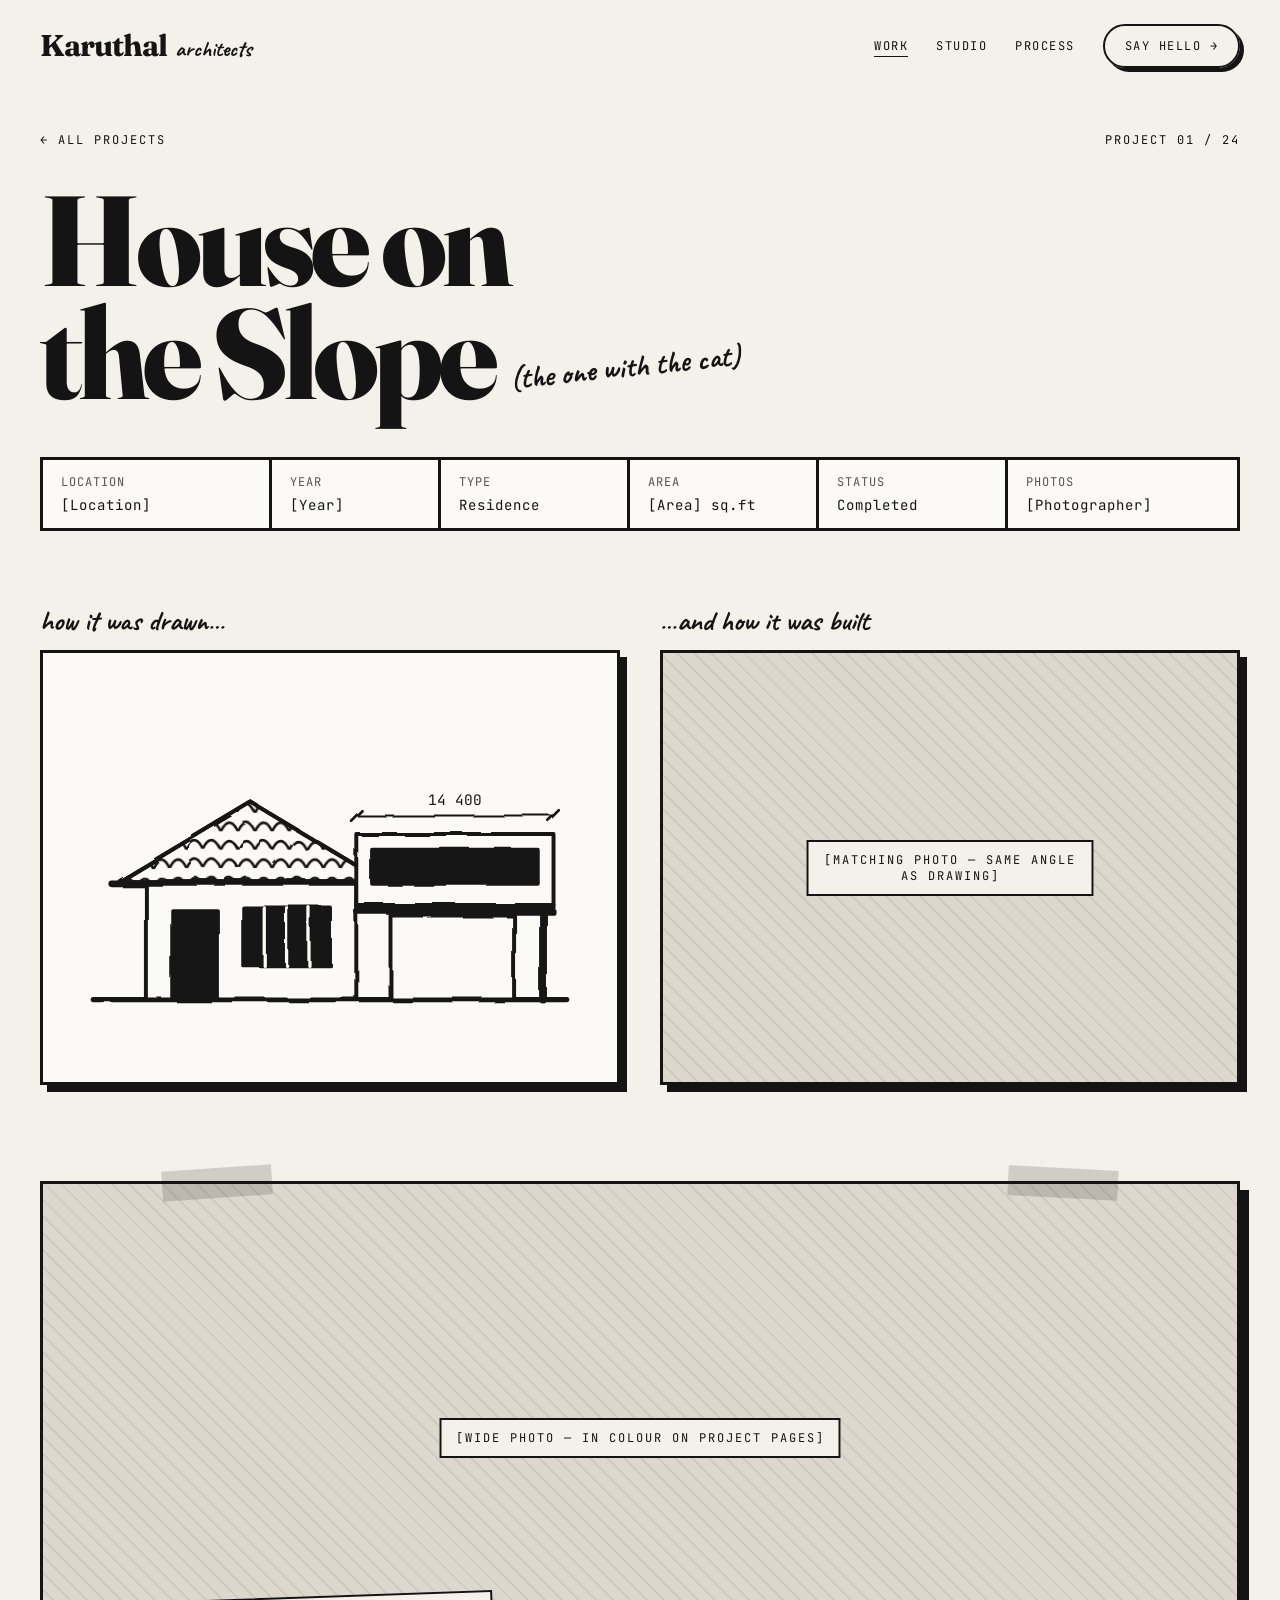
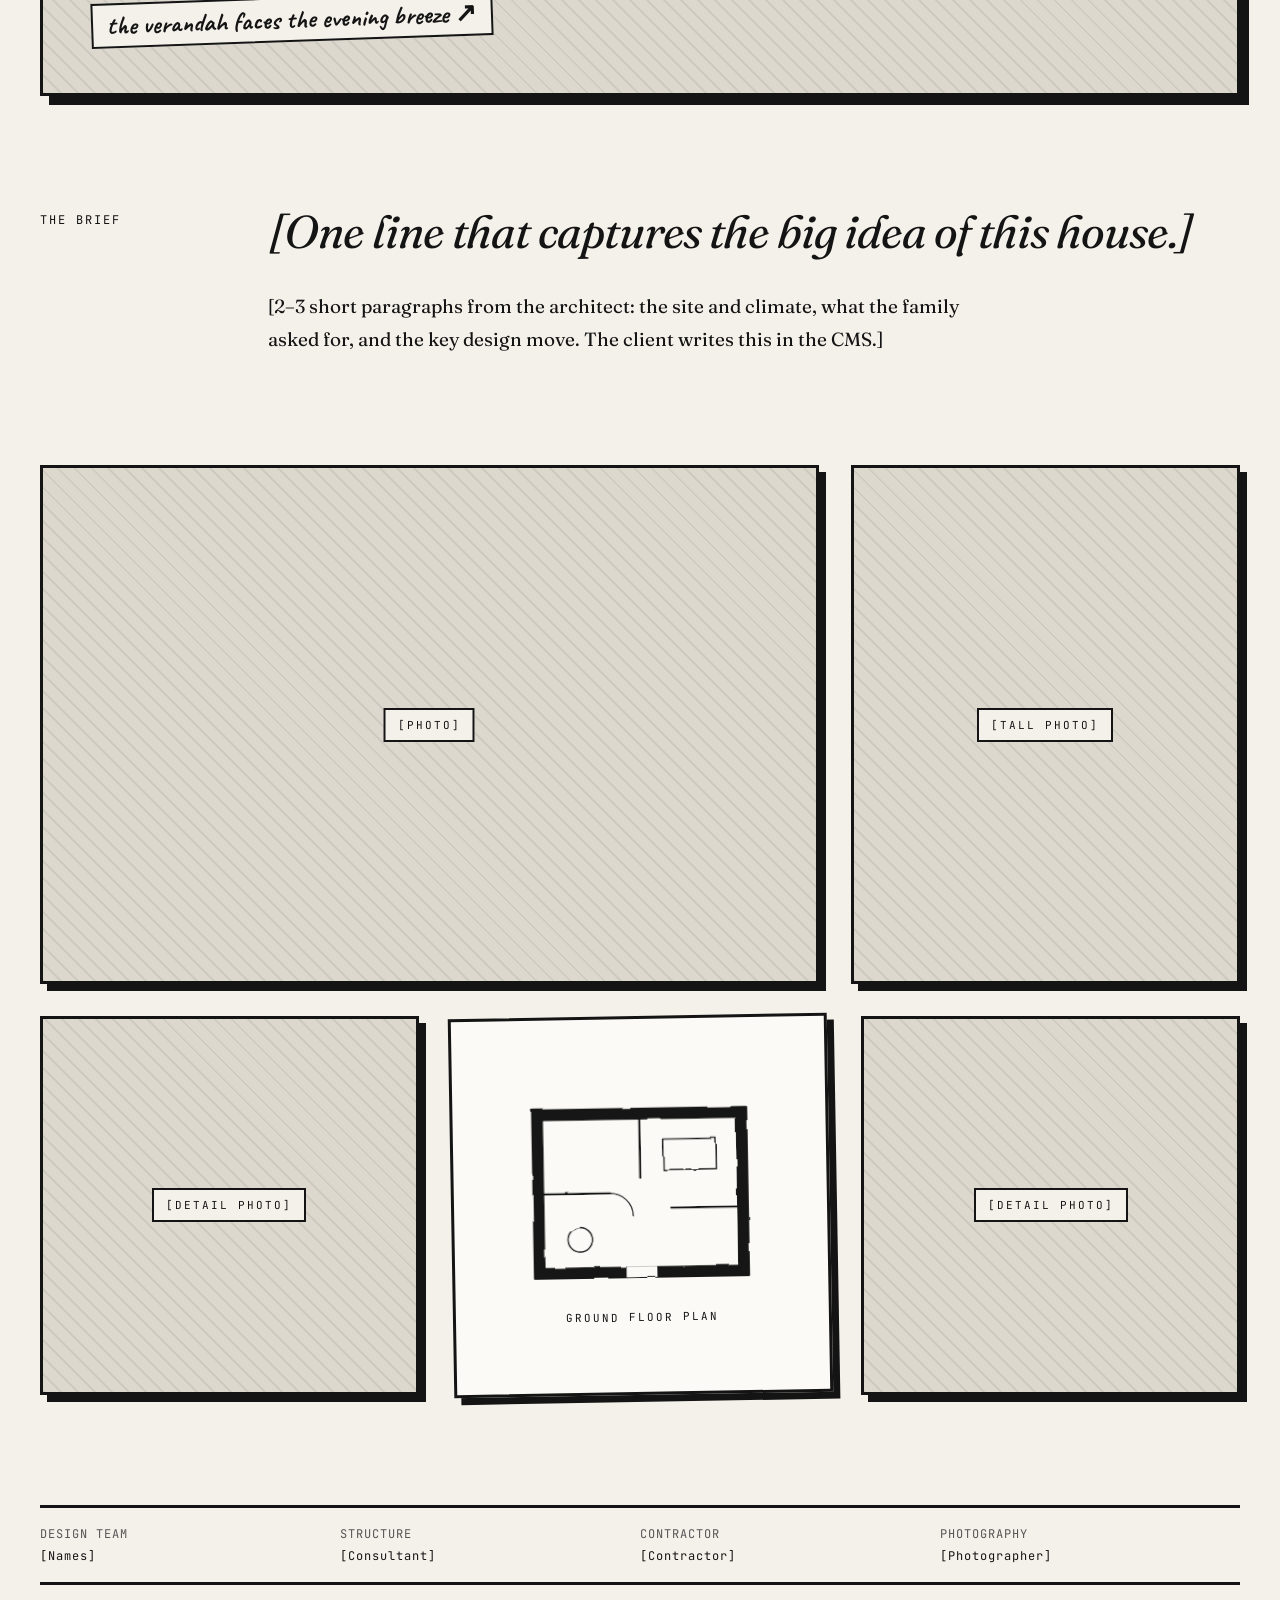
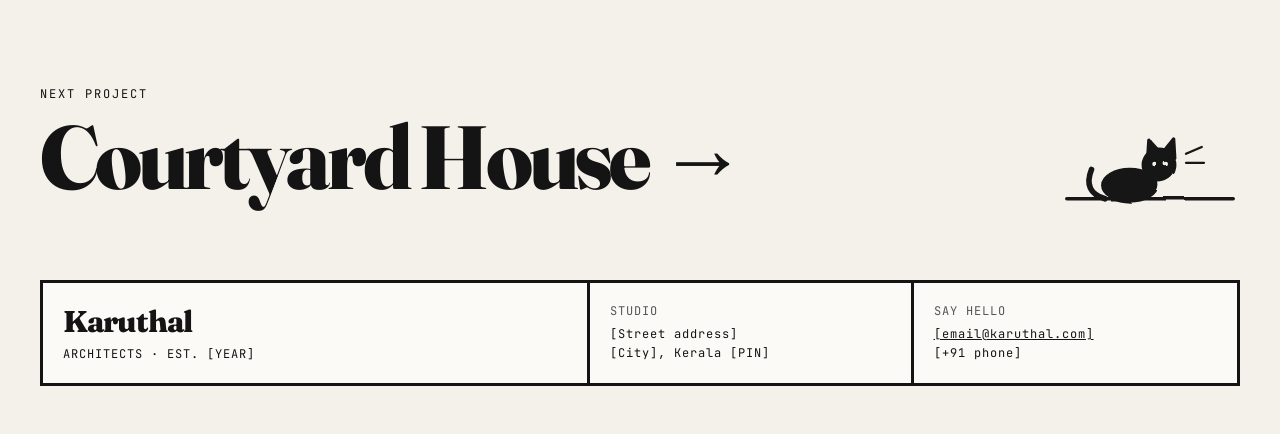
==== project.html @ b512abec "Karuthal Architects UI prototype: home, projects, project detail Co-Authored-By: Claude Opus 5.5 <no" ====
<!doctype html>
<html lang="en">
<head>
<meta charset="utf-8">
<meta name="viewport" content="width=device-width, initial-scale=1">
<title>House on the Slope — Karuthal Architects</title>
<meta name="description" content="Karuthal Architects — architecture, interiors and landscape in Kerala.">
<link rel="preconnect" href="https://fonts.googleapis.com">
<link href="https://fonts.googleapis.com/css2?family=Fraunces:ital,opsz,wght@0,9..144,300..800;1,9..144,300..800&amp;family=Caveat:wght@500;700&amp;family=JetBrains+Mono:wght@400;500&amp;display=swap" rel="stylesheet">
<style>
body{margin:0;background:#F4F1EA}
a{color:#141414}a:hover{color:#4a4a4a}

.reveal .sketch{transition:clip-path .7s cubic-bezier(.7,0,.2,1)}
.reveal:hover .sketch,.reveal:focus-visible .sketch{clip-path:inset(0 100% 0 0)}
*{box-sizing:border-box}
@media (max-width:640px){header nav,section,footer{padding-left:16px!important;padding-right:16px!important}}
@media (prefers-reduced-motion: reduce){.kspin{animation:none}}
</style>
</head>
<body>
<div style="background: #F4F1EA; color: #141414; font-family: 'Fraunces', Georgia, serif; min-height: 100vh; overflow: hidden">
<svg width="0" height="0" aria-hidden="true" style="position: absolute"><defs>
<filter id="wob" x="-5%" y="-5%" width="110%" height="110%"><feTurbulence type="fractalNoise" baseFrequency="0.025" numOctaves="2" seed="1" result="n"><animate attributeName="seed" values="1;4;7;3" dur="0.8s" calcMode="discrete" repeatCount="indefinite"></animate></feTurbulence><feDisplacementMap in="SourceGraphic" in2="n" scale="3.5"></feDisplacementMap></filter>
<pattern id="tiles" width="26" height="14" patternUnits="userSpaceOnUse"><path d="M0 14 Q 6.5 1 13 14 Q 19.5 1 26 14" fill="none" stroke="#141414" stroke-width="2"></path></pattern>
</defs></svg>

<header>
<nav aria-label="Primary" style="max-width: 1360px; margin: 0 auto; padding: 24px 40px; display: flex; flex-wrap: wrap; align-items: center; justify-content: space-between; gap: 20px">
<a href="index.html" style="text-decoration: none; font-size: 30px; font-weight: 700; letter-spacing: -1px; line-height: 1">Karuthal<span style="font-family: 'Caveat', cursive; font-weight: 700; font-size: 22px; letter-spacing: 0; margin-left: 8px">architects</span></a>
<div style="display: flex; flex-wrap: wrap; align-items: center; gap: 28px; font-family: 'JetBrains Mono', monospace; font-size: 12px; letter-spacing: 1.5px">
<a href="projects.html" style="text-decoration: underline; text-underline-offset: 6px">WORK</a>
<a href="#" style="text-decoration: none">STUDIO</a>
<a href="#" style="text-decoration: none">PROCESS</a>
<a href="#" style="text-decoration: none; border: 2.5px solid #141414; border-radius: 999px; padding: 12px 20px; box-shadow: 4px 4px 0 #141414">SAY HELLO →</a>
</div>
</nav>
</header>

<!-- TITLE -->
<section style="max-width: 1360px; margin: 0 auto; padding: 40px 40px 0">
<div style="display: flex; flex-wrap: wrap; justify-content: space-between; gap: 12px; font-family: 'JetBrains Mono', monospace; font-size: 12px; letter-spacing: 2px">
<a href="projects.html" style="text-decoration: none">← ALL PROJECTS</a>
<span>PROJECT 01 / 24</span>
</div>
<h1 style="margin: 36px 0 0; font-weight: 800; font-size: clamp(60px, 10vw, 150px); line-height: 0.88; letter-spacing: -5px; font-variation-settings: 'opsz' 144">House on<br>the Slope <span style="font-family: 'Caveat', cursive; font-weight: 700; font-size: 0.24em; letter-spacing: 0; display: inline-block; transform: rotate(-6deg); vertical-align: middle">(the one with the cat)</span></h1>

<div style="display: flex; flex-wrap: wrap; margin-top: 48px; border: 3px solid #141414; background: #FBFAF6; font-family: 'JetBrains Mono', monospace; font-size: 12px; letter-spacing: 1px">
<div style="flex: 1 1 180px; padding: 14px 18px; border-right: 3px solid #141414"><div style="color: #555555">LOCATION</div><div style="margin-top: 6px; font-size: 14px">[Location]</div></div>
<div style="flex: 1 1 120px; padding: 14px 18px; border-right: 3px solid #141414"><div style="color: #555555">YEAR</div><div style="margin-top: 6px; font-size: 14px">[Year]</div></div>
<div style="flex: 1 1 140px; padding: 14px 18px; border-right: 3px solid #141414"><div style="color: #555555">TYPE</div><div style="margin-top: 6px; font-size: 14px">Residence</div></div>
<div style="flex: 1 1 140px; padding: 14px 18px; border-right: 3px solid #141414"><div style="color: #555555">AREA</div><div style="margin-top: 6px; font-size: 14px">[Area] sq.ft</div></div>
<div style="flex: 1 1 140px; padding: 14px 18px; border-right: 3px solid #141414"><div style="color: #555555">STATUS</div><div style="margin-top: 6px; font-size: 14px">Completed</div></div>
<div style="flex: 1 1 180px; padding: 14px 18px"><div style="color: #555555">PHOTOS</div><div style="margin-top: 6px; font-size: 14px">[Photographer]</div></div>
</div>
</section>

<!-- DRAWING -> BUILDING -->
<section style="max-width: 1360px; margin: 72px auto 0; padding: 0 40px">
<div style="display: flex; flex-wrap: wrap; gap: 40px; align-items: stretch">
<div style="flex: 1 1 520px; min-width: 0">
<p style="margin: 0 0 12px; font-family: 'Caveat', cursive; font-weight: 700; font-size: 28px">how it was drawn…</p>
<div style="aspect-ratio: 4 / 3; border: 3px solid #141414; background: #FBFAF6; box-shadow: 7px 7px 0 #141414; display: flex; align-items: center; justify-content: center; padding: 24px; box-sizing: border-box">
<svg viewBox="0 0 400 280" role="img" aria-label="Ink elevation drawing of the house" style="width: 100%; height: auto" fill="none" stroke="#141414" stroke-width="3" stroke-linecap="round" stroke-linejoin="round"><g filter="url(#wob)">
<line x1="20" y1="240" x2="380" y2="240" stroke-width="4"></line>
<polygon points="40,150 140,90 240,150" fill="url(#tiles)"></polygon>
<polygon points="40,150 140,90 240,150"></polygon>
<line x1="34" y1="152" x2="246" y2="152" stroke-width="5"></line>
<rect x="60" y="152" width="160" height="88" fill="#FBFAF6"></rect>
<rect x="80" y="172" width="34" height="68" fill="#141414"></rect>
<rect x="134" y="170" width="66" height="44" fill="#141414"></rect>
<line x1="150" y1="170" x2="150" y2="214" stroke="#FBFAF6" stroke-width="2.5"></line><line x1="167" y1="170" x2="167" y2="214" stroke="#FBFAF6" stroke-width="2.5"></line><line x1="184" y1="170" x2="184" y2="214" stroke="#FBFAF6" stroke-width="2.5"></line>
<rect x="220" y="114" width="150" height="54" fill="#FBFAF6"></rect>
<rect x="232" y="126" width="126" height="26" fill="#141414"></rect>
<rect x="220" y="168" width="150" height="6" fill="#141414"></rect>
<rect x="246" y="176" width="94" height="64" fill="#FBFAF6"></rect>
<line x1="362" y1="174" x2="362" y2="240" stroke-width="6"></line>
<line x1="220" y1="100" x2="370" y2="100" stroke-width="1.6"></line>
<line x1="216" y1="104" x2="224" y2="96" stroke-width="2"></line><line x1="366" y1="104" x2="374" y2="96" stroke-width="2"></line>
</g>
<text x="295" y="92" text-anchor="middle" fill="#141414" stroke="none" style="font-family: 'JetBrains Mono', monospace; font-size: 11px">14 400</text>
</svg>
</div>
</div>
<div style="flex: 1 1 520px; min-width: 0">
<p style="margin: 0 0 12px; font-family: 'Caveat', cursive; font-weight: 700; font-size: 28px">…and how it was built</p>
<div style="position: relative; aspect-ratio: 4 / 3; border: 3px solid #141414; box-shadow: 7px 7px 0 #141414; background-color: #DCD8CE; background-image: repeating-linear-gradient(45deg, rgba(20,20,20,0.07) 0 2px, transparent 2px 12px)">
<span style="position: absolute; left: 50%; top: 50%; transform: translate(-50%, -50%); max-width: 80%; text-align: center; background: #F4F1EA; border: 2px solid #141414; padding: 10px 14px; font-family: 'JetBrains Mono', monospace; font-size: 12px; letter-spacing: 2px">[MATCHING PHOTO — SAME ANGLE AS DRAWING]</span>
</div>
</div>
</div>
</section>

<!-- WIDE PHOTO -->
<section style="max-width: 1360px; margin: 96px auto 0; padding: 0 40px">
<div style="position: relative; aspect-ratio: 21 / 9; border: 3px solid #141414; box-shadow: 9px 9px 0 #141414; background-color: #DCD8CE; background-image: repeating-linear-gradient(45deg, rgba(20,20,20,0.07) 0 2px, transparent 2px 12px)">
<span aria-hidden="true" style="position: absolute; top: -16px; left: 10%; width: 110px; height: 30px; background: rgba(20,20,20,0.16); transform: rotate(-4deg)"></span>
<span aria-hidden="true" style="position: absolute; top: -16px; right: 10%; width: 110px; height: 30px; background: rgba(20,20,20,0.16); transform: rotate(3deg)"></span>
<span style="position: absolute; left: 50%; top: 50%; transform: translate(-50%, -50%); max-width: 80%; text-align: center; background: #F4F1EA; border: 2px solid #141414; padding: 10px 14px; font-family: 'JetBrains Mono', monospace; font-size: 12px; letter-spacing: 2px">[WIDE PHOTO — IN COLOUR ON PROJECT PAGES]</span>
<span style="position: absolute; left: 4%; bottom: 10%; background: #F4F1EA; border: 2px solid #141414; padding: 4px 14px; font-family: 'Caveat', cursive; font-weight: 700; font-size: 26px; transform: rotate(-2deg)">the verandah faces the evening breeze ↗</span>
</div>
</section>

<!-- STORY -->
<section style="max-width: 1360px; margin: 110px auto 0; padding: 0 40px">
<div style="display: flex; flex-wrap: wrap; gap: 48px">
<p style="flex: 0 0 180px; margin: 6px 0 0; font-family: 'JetBrains Mono', monospace; font-size: 12px; letter-spacing: 2px">THE BRIEF</p>
<div style="flex: 1 1 640px; min-width: 0">
<p style="margin: 0; font-size: clamp(30px, 3.6vw, 46px); line-height: 1.15; letter-spacing: -1px; font-style: italic">[One line that captures the big idea of this house.]</p>
<p style="margin: 32px 0 0; font-size: 19px; line-height: 1.7; max-width: 720px">[2–3 short paragraphs from the architect: the site and climate, what the family asked for, and the key design move. The client writes this in the CMS.]</p>
</div>
</div>
</section>

<!-- GALLERY -->
<section style="max-width: 1360px; margin: 110px auto 0; padding: 0 40px">
<div style="display: flex; flex-wrap: wrap; gap: 32px">
<div style="flex: 2 1 560px; min-width: 0; position: relative; aspect-ratio: 3 / 2; border: 3px solid #141414; box-shadow: 7px 7px 0 #141414; background-color: #DCD8CE; background-image: repeating-linear-gradient(45deg, rgba(20,20,20,0.07) 0 2px, transparent 2px 12px)">
<span style="position: absolute; left: 50%; top: 50%; transform: translate(-50%, -50%); background: #F4F1EA; border: 2px solid #141414; padding: 8px 12px; font-family: 'JetBrains Mono', monospace; font-size: 11px; letter-spacing: 2px">[PHOTO]</span>
</div>
<div style="flex: 1 1 280px; min-width: 0; position: relative; min-height: 360px; border: 3px solid #141414; box-shadow: 7px 7px 0 #141414; background-color: #DCD8CE; background-image: repeating-linear-gradient(45deg, rgba(20,20,20,0.07) 0 2px, transparent 2px 12px)">
<span style="position: absolute; left: 50%; top: 50%; transform: translate(-50%, -50%); background: #F4F1EA; border: 2px solid #141414; padding: 8px 12px; font-family: 'JetBrains Mono', monospace; font-size: 11px; letter-spacing: 2px">[TALL PHOTO]</span>
</div>
</div>
<div style="display: flex; flex-wrap: wrap; gap: 32px; margin-top: 32px">
<div style="flex: 1 1 300px; min-width: 0; position: relative; aspect-ratio: 1 / 1; border: 3px solid #141414; box-shadow: 7px 7px 0 #141414; background-color: #DCD8CE; background-image: repeating-linear-gradient(45deg, rgba(20,20,20,0.07) 0 2px, transparent 2px 12px)">
<span style="position: absolute; left: 50%; top: 50%; transform: translate(-50%, -50%); background: #F4F1EA; border: 2px solid #141414; padding: 8px 12px; font-family: 'JetBrains Mono', monospace; font-size: 11px; letter-spacing: 2px">[DETAIL PHOTO]</span>
</div>
<div style="flex: 1 1 300px; min-width: 0; aspect-ratio: 1 / 1; border: 3px solid #141414; box-shadow: 7px 7px 0 #141414; background: #FBFAF6; display: flex; flex-direction: column; align-items: center; justify-content: center; gap: 10px; transform: rotate(-1deg)">
<svg viewBox="0 0 400 280" role="img" aria-label="Ground floor plan drawing" style="width: 82%; height: auto" fill="none" stroke="#141414" stroke-width="3" stroke-linecap="round" stroke-linejoin="round"><g filter="url(#wob)">
<rect x="60" y="30" width="280" height="220" fill="#141414"></rect>
<rect x="74" y="44" width="252" height="192" fill="#FBFAF6" stroke="none"></rect>
<line x1="200" y1="44" x2="200" y2="120"></line><line x1="74" y1="140" x2="160" y2="140"></line><line x1="240" y1="160" x2="326" y2="160"></line>
<path d="M160 140 A 30 30 0 0 1 190 170" stroke-width="1.6"></path>
<rect x="230" y="70" width="70" height="40" stroke-width="2"></rect>
<circle cx="120" cy="200" r="16" stroke-width="2"></circle>
<rect x="180" y="236" width="40" height="14" fill="#FBFAF6" stroke="none"></rect>
</g></svg>
<span style="font-family: 'JetBrains Mono', monospace; font-size: 11px; letter-spacing: 2px">GROUND FLOOR PLAN</span>
</div>
<div style="flex: 1 1 300px; min-width: 0; position: relative; aspect-ratio: 1 / 1; border: 3px solid #141414; box-shadow: 7px 7px 0 #141414; background-color: #DCD8CE; background-image: repeating-linear-gradient(45deg, rgba(20,20,20,0.07) 0 2px, transparent 2px 12px)">
<span style="position: absolute; left: 50%; top: 50%; transform: translate(-50%, -50%); background: #F4F1EA; border: 2px solid #141414; padding: 8px 12px; font-family: 'JetBrains Mono', monospace; font-size: 11px; letter-spacing: 2px">[DETAIL PHOTO]</span>
</div>
</div>
</section>

<!-- CREDITS -->
<section style="max-width: 1360px; margin: 110px auto 0; padding: 0 40px">
<div style="display: flex; flex-wrap: wrap; border-top: 3px solid #141414; border-bottom: 3px solid #141414; font-family: 'JetBrains Mono', monospace; font-size: 12px; letter-spacing: 1px">
<div style="flex: 1 1 220px; padding: 18px 0"><div style="color: #555555">DESIGN TEAM</div><div style="margin-top: 6px">[Names]</div></div>
<div style="flex: 1 1 220px; padding: 18px 0"><div style="color: #555555">STRUCTURE</div><div style="margin-top: 6px">[Consultant]</div></div>
<div style="flex: 1 1 220px; padding: 18px 0"><div style="color: #555555">CONTRACTOR</div><div style="margin-top: 6px">[Contractor]</div></div>
<div style="flex: 1 1 220px; padding: 18px 0"><div style="color: #555555">PHOTOGRAPHY</div><div style="margin-top: 6px">[Photographer]</div></div>
</div>
</section>

<!-- NEXT -->
<section style="max-width: 1360px; margin: 0 auto; padding: 90px 40px 70px">
<a href="project.html" style="display: flex; flex-wrap: wrap; justify-content: space-between; align-items: center; gap: 32px; text-decoration: none">
<div style="min-width: 0">
<p style="margin: 0; font-family: 'JetBrains Mono', monospace; font-size: 12px; letter-spacing: 2px">NEXT PROJECT</p>
<p style="margin: 12px 0 0; font-weight: 800; font-size: clamp(48px, 7vw, 100px); letter-spacing: -4px; line-height: 0.95">Courtyard House →</p>
</div>
<svg viewBox="0 0 160 120" aria-hidden="true" style="width: 180px; height: auto" fill="none" stroke="#141414" stroke-width="3" stroke-linecap="round" stroke-linejoin="round"><g filter="url(#wob)">
<line x1="6" y1="110" x2="154" y2="110"></line>
<path d="M40 110 Q 20 104 28 84" stroke-width="5"></path>
<ellipse cx="62" cy="98" rx="24" ry="14" fill="#141414"></ellipse>
<circle cx="88" cy="80" r="14" fill="#141414"></circle>
<polygon points="78,73 79,58 88,68" fill="#141414"></polygon><polygon points="92,68 101,57 102,74" fill="#141414"></polygon>
<circle cx="84" cy="79" r="2" fill="#F4F1EA" stroke="none"></circle><circle cx="94" cy="79" r="2" fill="#F4F1EA" stroke="none"></circle>
<path d="M112 70 l 14 -6 m -14 14 l 16 0" stroke-width="2"></path>
</g></svg>
</a>
</section>

<footer style="max-width: 1360px; margin: 0 auto; padding: 0 40px 48px">
<div style="display: flex; flex-wrap: wrap; border: 3px solid #141414; background: #FBFAF6; font-family: 'JetBrains Mono', monospace; font-size: 12px; letter-spacing: 1px">
<div style="flex: 2 1 300px; padding: 20px; border-right: 3px solid #141414"><div style="font-family: 'Fraunces', serif; font-weight: 800; font-size: 30px; letter-spacing: -1px">Karuthal</div><div style="margin-top: 6px">ARCHITECTS · EST. [YEAR]</div></div>
<div style="flex: 1 1 200px; padding: 20px; border-right: 3px solid #141414"><div style="color: #555555">STUDIO</div><div style="margin-top: 6px; line-height: 1.6">[Street address]<br>[City], Kerala [PIN]</div></div>
<div style="flex: 1 1 200px; padding: 20px"><div style="color: #555555">SAY HELLO</div><div style="margin-top: 6px; line-height: 1.6"><a href="#">[email@karuthal.com]</a><br>[+91 phone]</div></div>
</div>
</footer>

</div>
</body>
</html>
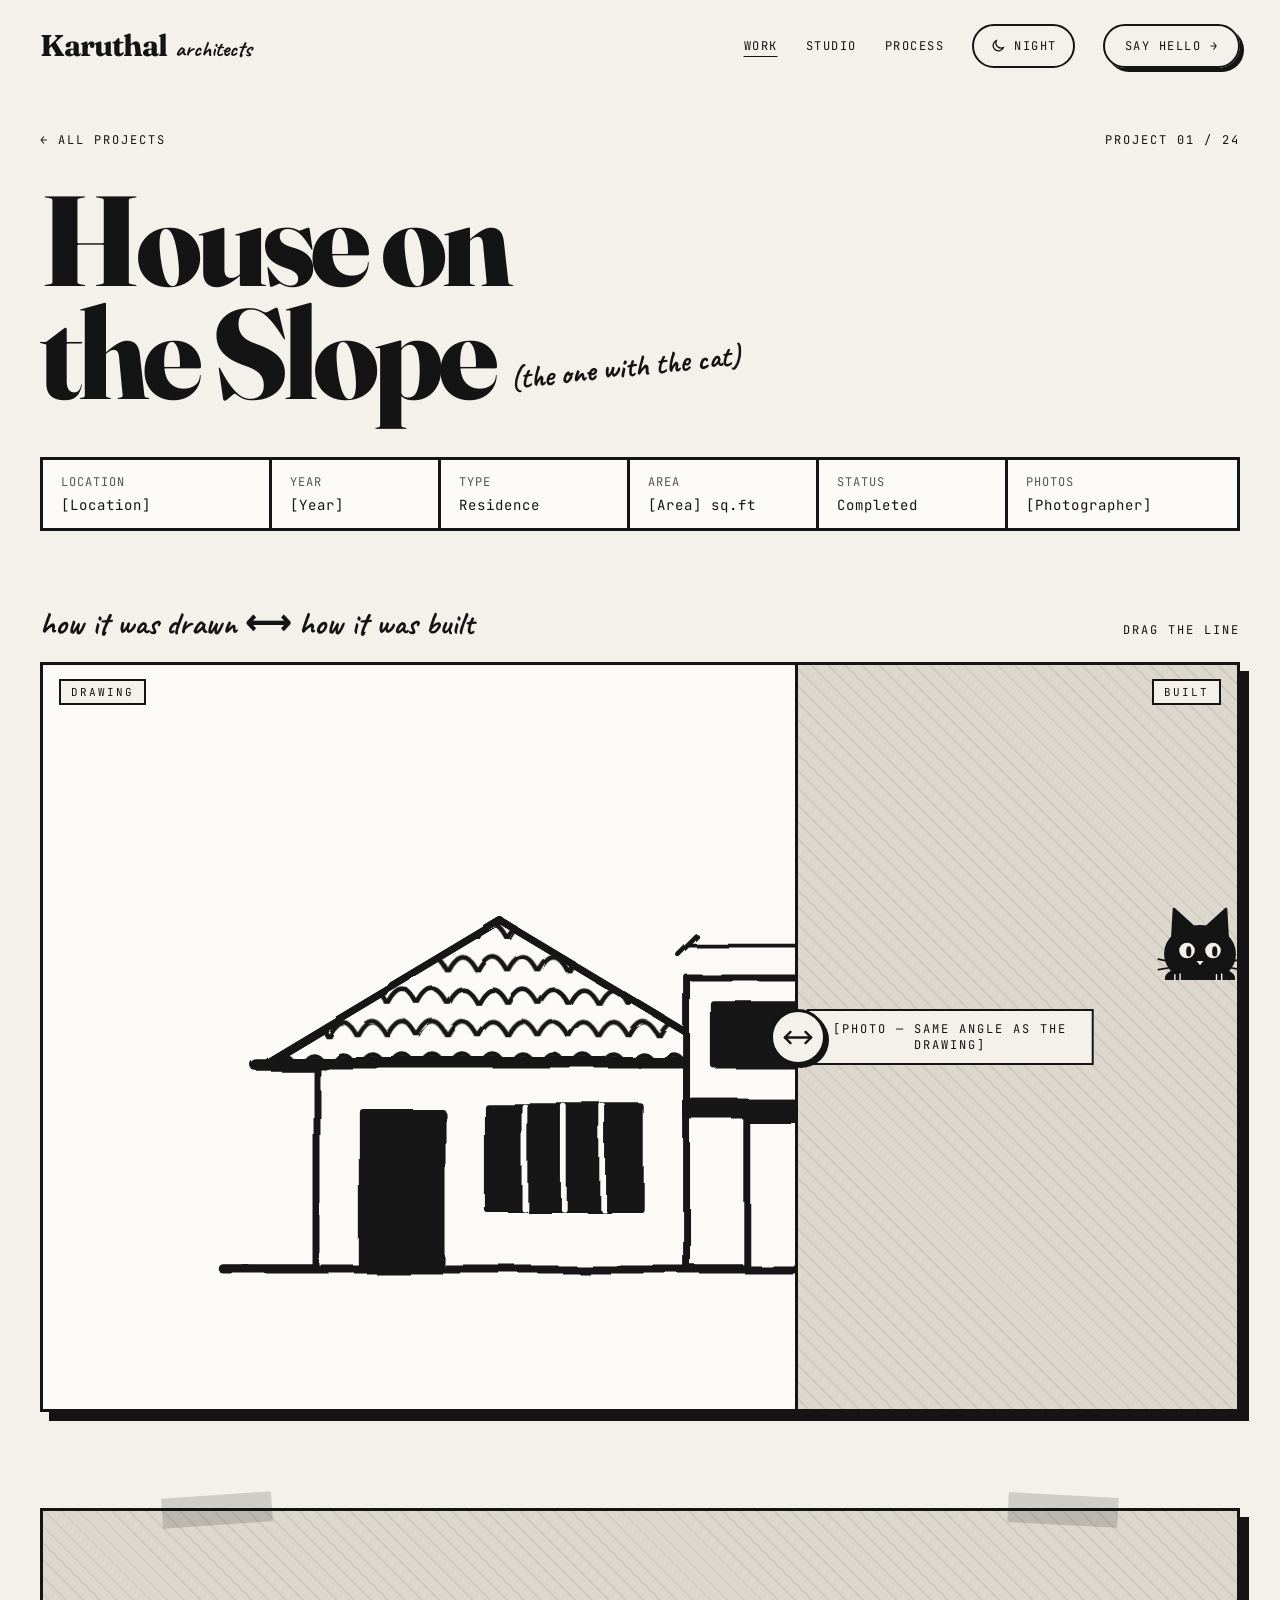
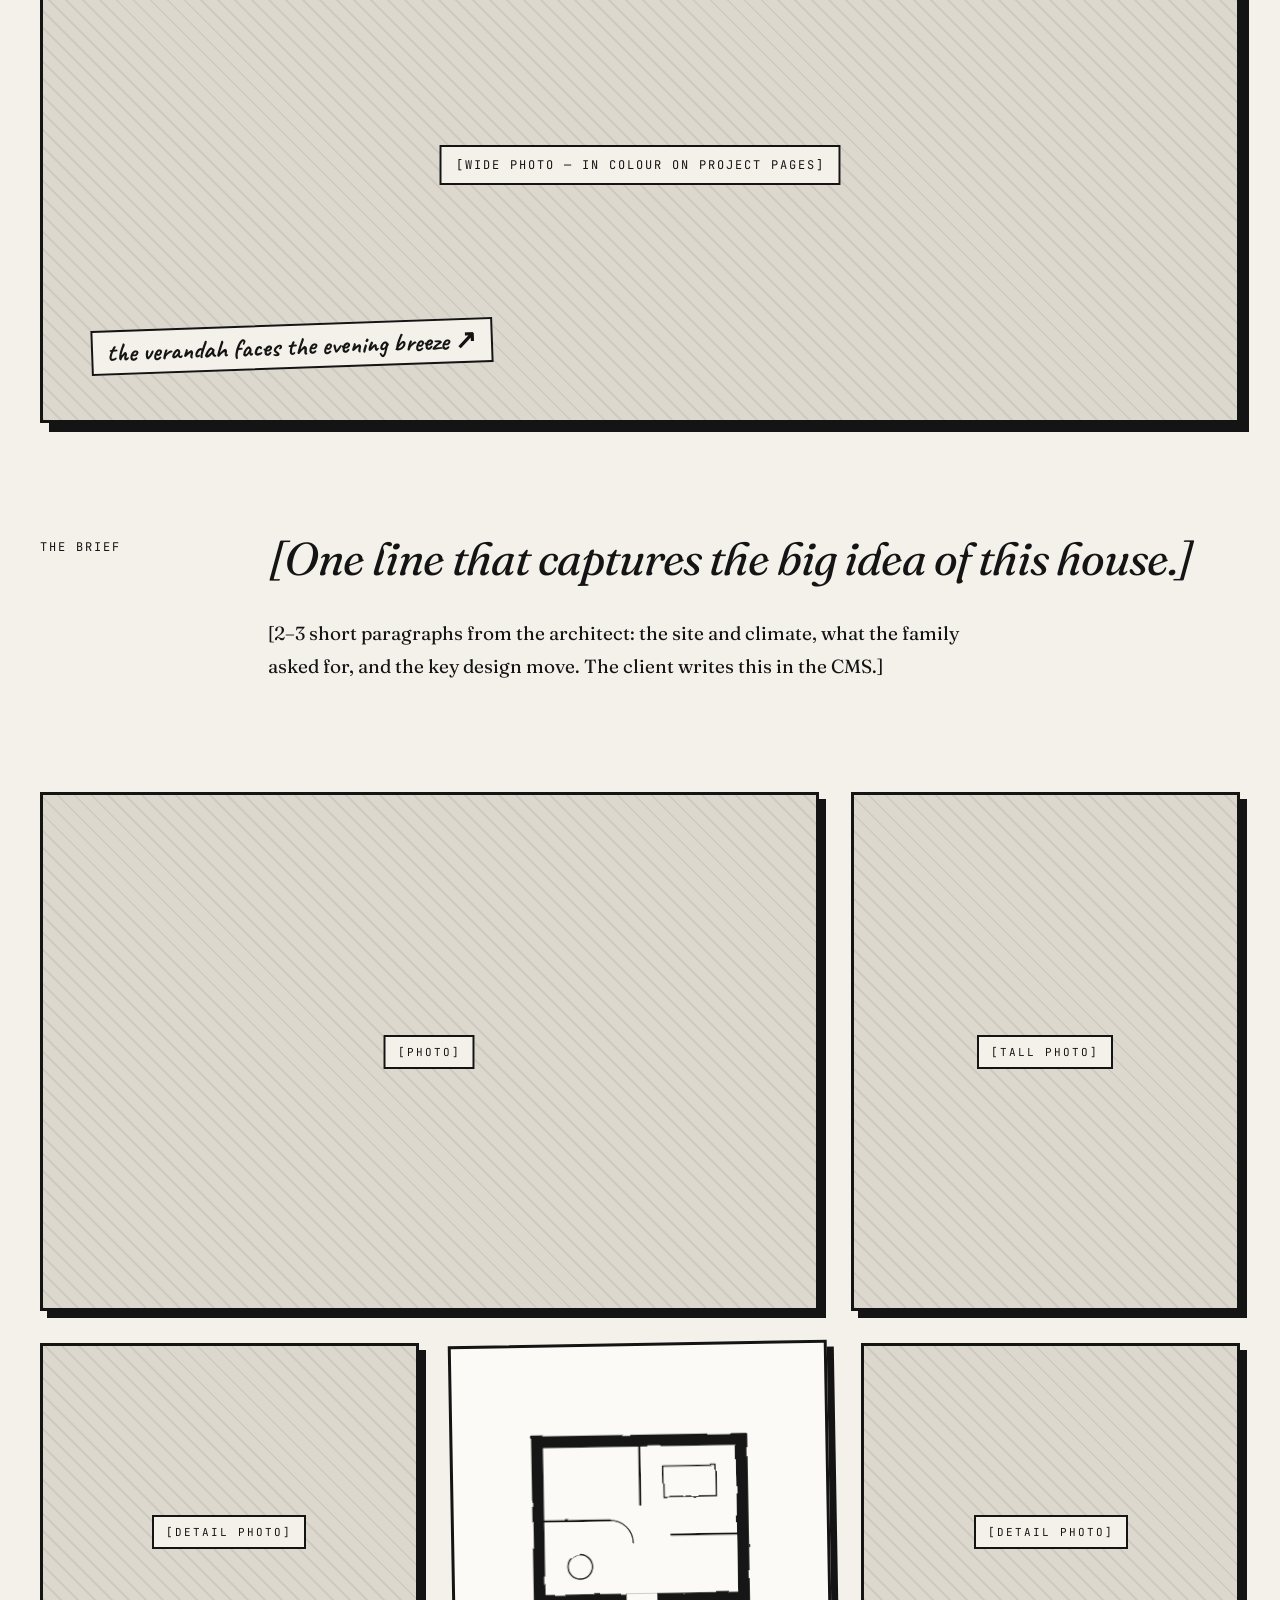
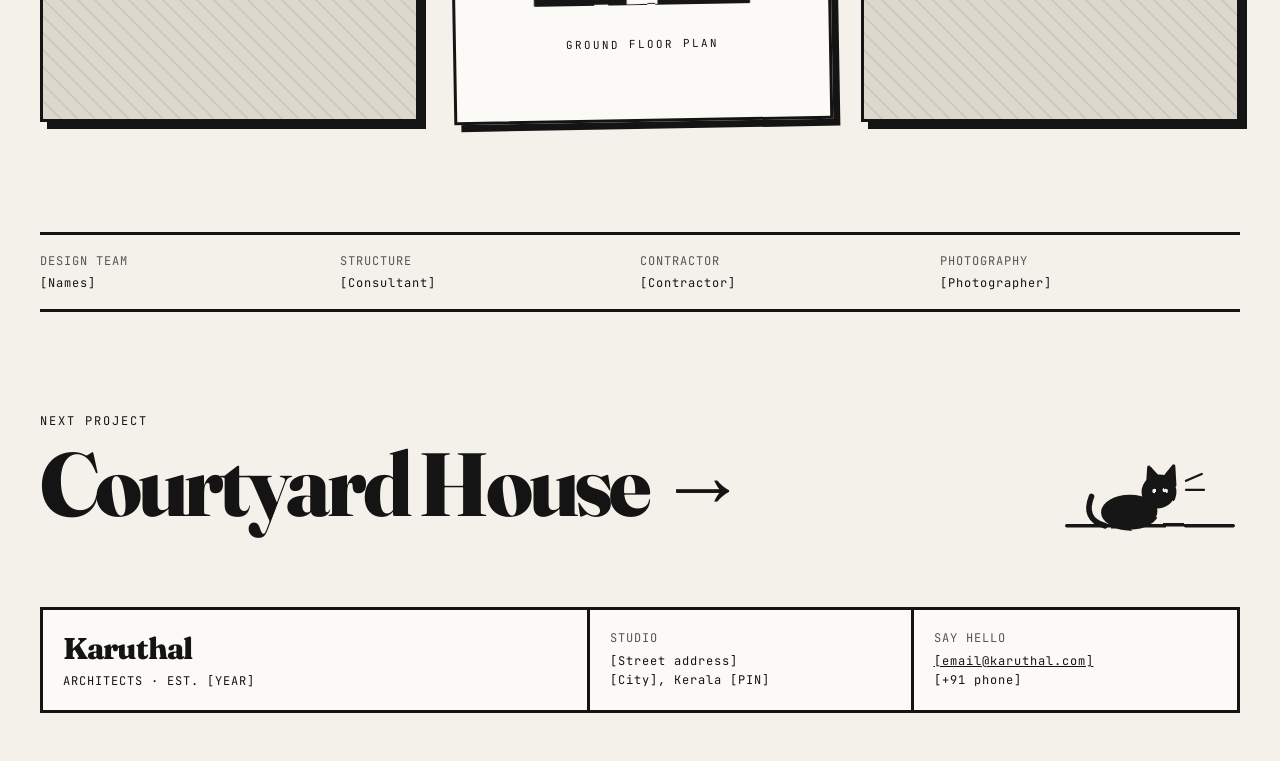
==== commit 2919aa51: "Add wow layer: self-drawing hero, living characters, team caricature reveal, dream-home builder, dra" ====
--- a/project.html
+++ b/project.html
@@ -17,6 +17,8 @@
 @media (max-width:640px){header nav,section,footer{padding-left:16px!important;padding-right:16px!important}}
 @media (prefers-reduced-motion: reduce){.kspin{animation:none}}
 </style>
+<link rel="stylesheet" href="assets/site.css">
+<script src="assets/site.js" defer></script>
 </head>
 <body>
 <div style="background: #F4F1EA; color: #141414; font-family: 'Fraunces', Georgia, serif; min-height: 100vh; overflow: hidden">
@@ -57,11 +59,14 @@
 
 <!-- DRAWING -> BUILDING -->
 <section style="max-width: 1360px; margin: 72px auto 0; padding: 0 40px">
-<div style="display: flex; flex-wrap: wrap; gap: 40px; align-items: stretch">
-<div style="flex: 1 1 520px; min-width: 0">
-<p style="margin: 0 0 12px; font-family: 'Caveat', cursive; font-weight: 700; font-size: 28px">how it was drawn…</p>
-<div style="aspect-ratio: 4 / 3; border: 3px solid #141414; background: #FBFAF6; box-shadow: 7px 7px 0 #141414; display: flex; align-items: center; justify-content: center; padding: 24px; box-sizing: border-box">
-<svg viewBox="0 0 400 280" role="img" aria-label="Ink elevation drawing of the house" style="width: 100%; height: auto" fill="none" stroke="#141414" stroke-width="3" stroke-linecap="round" stroke-linejoin="round"><g filter="url(#wob)">
+<div style="display: flex; flex-wrap: wrap; justify-content: space-between; align-items: baseline; gap: 12px">
+<p style="margin: 0; font-family: 'Caveat', cursive; font-weight: 700; font-size: 32px">how it was drawn ⟷ how it was built</p>
+<p style="margin: 0; font-family: 'JetBrains Mono', monospace; font-size: 12px; letter-spacing: 2px">DRAG THE LINE</p>
+</div>
+<div class="compare" style="--pos: 50%">
+<div class="cmp-photo"><span class="chip">[PHOTO — SAME ANGLE AS THE DRAWING]</span></div>
+<div class="cmp-draw">
+<svg viewBox="0 0 400 280" role="img" aria-label="Ink elevation drawing of the house" preserveAspectRatio="xMidYMid meet" fill="none" stroke="#141414" stroke-width="3" stroke-linecap="round" stroke-linejoin="round"><g filter="url(#wob)">
 <line x1="20" y1="240" x2="380" y2="240" stroke-width="4"></line>
 <polygon points="40,150 140,90 240,150" fill="url(#tiles)"></polygon>
 <polygon points="40,150 140,90 240,150"></polygon>
@@ -79,15 +84,10 @@
 <line x1="216" y1="104" x2="224" y2="96" stroke-width="2"></line><line x1="366" y1="104" x2="374" y2="96" stroke-width="2"></line>
 </g>
 <text x="295" y="92" text-anchor="middle" fill="#141414" stroke="none" style="font-family: 'JetBrains Mono', monospace; font-size: 11px">14 400</text>
-</svg>
 </div>
-</div>
-<div style="flex: 1 1 520px; min-width: 0">
-<p style="margin: 0 0 12px; font-family: 'Caveat', cursive; font-weight: 700; font-size: 28px">…and how it was built</p>
-<div style="position: relative; aspect-ratio: 4 / 3; border: 3px solid #141414; box-shadow: 7px 7px 0 #141414; background-color: #DCD8CE; background-image: repeating-linear-gradient(45deg, rgba(20,20,20,0.07) 0 2px, transparent 2px 12px)">
-<span style="position: absolute; left: 50%; top: 50%; transform: translate(-50%, -50%); max-width: 80%; text-align: center; background: #F4F1EA; border: 2px solid #141414; padding: 10px 14px; font-family: 'JetBrains Mono', monospace; font-size: 12px; letter-spacing: 2px">[MATCHING PHOTO — SAME ANGLE AS DRAWING]</span>
-</div>
-</div>
+<span class="cmp-tag" style="left: 16px">DRAWING</span><span class="cmp-tag" style="right: 16px">BUILT</span>
+<div class="cmp-handle" aria-hidden="true"><span><svg viewBox="0 0 32 16" width="30" height="15" fill="none" stroke="#141414" stroke-width="2.5" stroke-linecap="round" stroke-linejoin="round"><polyline points="8,2 2,8 8,14"></polyline><polyline points="24,2 30,8 24,14"></polyline><line x1="2" y1="8" x2="30" y2="8"></line></svg></span></div>
+<input type="range" min="0" max="100" value="50" aria-label="Slide between the drawing and the built photo">
 </div>
 </section>
 
--- a/assets/site.css
+++ b/assets/site.css
@@ -0,0 +1,124 @@
+@import url('https://fonts.googleapis.com/css2?family=Noto+Serif+Malayalam:wght@600&display=swap');
+
+/* ---------- base ---------- */
+html { background: #F4F1EA; scroll-behavior: smooth; }
+:root {
+  --pencil: url("data:image/svg+xml,%3Csvg xmlns='http://www.w3.org/2000/svg' width='32' height='32' viewBox='0 0 32 32'%3E%3Cpath d='M3 29 L5 22 L23 4 L28 9 L10 27 Z' fill='%23FBFAF6' stroke='%23141414' stroke-width='2' stroke-linejoin='round'/%3E%3Cpath d='M3 29 L5 22 L10 27 Z' fill='%23141414'/%3E%3Cpath d='M20 7 L25 12' stroke='%23141414' stroke-width='2'/%3E%3C/svg%3E");
+}
+body { cursor: var(--pencil) 3 29, auto; }
+a, button, label, input[type=range], [tabindex] { cursor: var(--pencil) 3 29, pointer; }
+.ml { font-family: 'Noto Serif Malayalam', serif; }
+.chip { position: absolute; left: 50%; top: 50%; transform: translate(-50%, -50%); max-width: 80%; text-align: center; background: #F4F1EA; border: 2px solid #141414; padding: 10px 14px; font-family: 'JetBrains Mono', monospace; font-size: 12px; letter-spacing: 2px; color: #141414; }
+.hatchbg { background-color: #DCD8CE; background-image: repeating-linear-gradient(45deg, rgba(20,20,20,0.07) 0 2px, transparent 2px 12px); }
+
+/* ---------- night mode: invert the whole ink drawing ---------- */
+html.night { filter: invert(1) hue-rotate(180deg); }
+html.night img, html.night video { filter: invert(1) hue-rotate(180deg); }
+.night-btn { display: inline-flex; align-items: center; gap: 8px; font-family: 'JetBrains Mono', monospace; font-size: 12px; letter-spacing: 1.5px; color: #141414; background: transparent; border: 2.5px solid #141414; border-radius: 999px; padding: 10px 16px; min-height: 44px; }
+
+/* ---------- hero: draws itself, then comes alive ---------- */
+@keyframes kdraw { to { stroke-dashoffset: 0; } }
+@keyframes kfill { from { fill-opacity: 0; } to { fill-opacity: 1; } }
+@keyframes kfade { from { opacity: 0; } to { opacity: 1; } }
+.drawing .ink { stroke-dasharray: 1 1; stroke-dashoffset: 1; animation: kdraw 1.1s cubic-bezier(.6,0,.3,1) forwards; }
+.drawing .ink.f { fill-opacity: 0; animation: kdraw 1.1s cubic-bezier(.6,0,.3,1) forwards, kfill .5s ease forwards; }
+.drawing .fo { fill-opacity: 0; animation: kfill .6s ease forwards; }
+.drawing .lbl { opacity: 0; animation: kfade .6s ease forwards; }
+
+.alive .sway { transform-box: view-box; transform-origin: 92px 250px; animation: ksway 4s ease-in-out infinite; }
+@keyframes ksway { 0%,100% { transform: rotate(-2deg); } 50% { transform: rotate(2.5deg); } }
+.alive .tail { transform-box: view-box; transform-origin: 350px 528px; animation: ktail 1.6s ease-in-out infinite; }
+@keyframes ktail { 0%,100% { transform: rotate(0); } 50% { transform: rotate(16deg); } }
+.alive .wave { transform-box: view-box; transform-origin: 948px 294px; animation: kwave 2.6s ease-in-out infinite; }
+@keyframes kwave { 0%,55%,100% { transform: rotate(0); } 65% { transform: rotate(-12deg); } 75% { transform: rotate(6deg); } 85% { transform: rotate(-8deg); } }
+.alive .fly { animation: kfly 10s linear infinite; }
+.alive .fly2 { animation-delay: -4s; }
+@keyframes kfly { 0% { transform: translate(60px, 20px); opacity: 0; } 8% { opacity: 1; } 88% { opacity: 1; } 100% { transform: translate(-640px, -70px); opacity: 0; } }
+.alive .bob { animation: kbob 3s ease-in-out infinite; }
+@keyframes kbob { 0%,100% { transform: translateY(0); } 50% { transform: translateY(-8px); } }
+.alive .drift { animation: kdrift 16s ease-in-out infinite alternate; }
+.alive .d2 { animation-duration: 21s; }
+@keyframes kdrift { to { transform: translateX(46px); } }
+
+/* monsoon rain */
+.rain { animation: krain .9s linear infinite; }
+.rain.r2 { animation-delay: -.45s; }
+@keyframes krain { 0% { transform: translate(6px,-16px); opacity: 0; } 25% { opacity: 1; } 100% { transform: translate(-8px,20px); opacity: 0; } }
+
+/* ---------- team: cartoon -> real photo ---------- */
+.team { display: flex; flex-wrap: wrap; gap: 40px; margin-top: 52px; }
+.member { flex: 1 1 260px; min-width: 0; outline: none; }
+.member .frame { position: relative; aspect-ratio: 4 / 5; border: 3px solid #141414; box-shadow: 7px 7px 0 #141414; overflow: hidden; transition: transform .3s; }
+.member:nth-child(odd) .frame { transform: rotate(-1.2deg); }
+.member:nth-child(even) .frame { transform: rotate(1deg); }
+.member:hover .frame, .member:focus-visible .frame { transform: rotate(0) scale(1.02); }
+.member .real { position: absolute; inset: 0; }
+.member .real img { width: 100%; height: 100%; object-fit: cover; filter: grayscale(1) contrast(1.1); }
+.member .toon { position: absolute; inset: 0; background: #FBFAF6; display: flex; align-items: flex-end; justify-content: center; clip-path: circle(150% at 50% 100%); transition: clip-path .7s cubic-bezier(.7,0,.2,1); }
+.member .toon svg { width: 92%; height: auto; display: block; }
+.member:hover .toon, .member:focus-visible .toon { clip-path: circle(0% at 50% 100%); }
+.member:focus-visible .frame { outline: 3px dashed #141414; outline-offset: 6px; }
+.member h3 { margin: 26px 0 0; font-weight: 800; font-size: 30px; letter-spacing: -1px; }
+.member .role { margin: 4px 0 0; font-family: 'JetBrains Mono', monospace; font-size: 11px; letter-spacing: 1.5px; }
+.member .fact { margin: 8px 0 0; font-family: 'Caveat', cursive; font-weight: 700; font-size: 23px; }
+
+/* ---------- dream-home builder ---------- */
+.builder { display: flex; flex-wrap: wrap; gap: 40px; margin-top: 48px; align-items: flex-start; }
+.builder-art { flex: 3 1 520px; min-width: 0; border: 3px solid #141414; box-shadow: 9px 9px 0 #141414; background: #FBFAF6; padding: 16px; }
+.builder-art svg { width: 100%; height: auto; display: block; }
+.builder-ctl { flex: 2 1 320px; min-width: 0; }
+.opt-group { border: none; padding: 0; margin: 0 0 24px; }
+.opt-group legend { font-family: 'JetBrains Mono', monospace; font-size: 12px; letter-spacing: 2px; margin-bottom: 10px; padding: 0; }
+.opt-group .row { display: flex; flex-wrap: wrap; gap: 10px; }
+.opt-group label { position: relative; }
+.opt-group input { position: absolute; opacity: 0; width: 1px; height: 1px; }
+.opt-group span { display: inline-flex; align-items: center; min-height: 44px; padding: 0 18px; border: 2.5px solid #141414; border-radius: 999px; box-shadow: 3px 3px 0 #141414; font-family: 'Fraunces', serif; font-size: 16px; background: #F4F1EA; }
+.opt-group input:checked + span { background: #141414; color: #F4F1EA; }
+.opt-group input:focus-visible + span { outline: 3px dashed #141414; outline-offset: 3px; }
+#dream-svg .o { display: none; }
+#dream-svg[data-roof=sloped] .roof-sloped, #dream-svg[data-roof=flat] .roof-flat, #dream-svg[data-roof=butterfly] .roof-butterfly,
+#dream-svg[data-verandah=yes] .ver-yes, #dream-svg[data-courtyard=yes] .court-yes,
+#dream-svg[data-windows=jali] .win-jali, #dream-svg[data-windows=glass] .win-glass { display: inline; }
+.dream-summary { margin: 4px 0 22px; font-size: 21px; line-height: 1.45; font-style: italic; }
+.btn-ink { display: inline-flex; align-items: center; min-height: 48px; text-decoration: none; background: #141414; color: #F4F1EA; border: 2.5px solid #141414; border-radius: 999px; padding: 0 26px; font-family: 'JetBrains Mono', monospace; font-size: 12px; letter-spacing: 2px; box-shadow: 4px 4px 0 #8a8a8a; }
+
+/* ---------- enquiry form ---------- */
+.enq { border: 3px solid #141414; box-shadow: 9px 9px 0 #141414; background: #FBFAF6; padding: clamp(20px, 4vw, 48px); }
+.enq .fields { display: flex; flex-wrap: wrap; gap: 20px; margin-top: 28px; }
+.enq .f { flex: 1 1 260px; min-width: 0; display: flex; flex-direction: column; gap: 8px; }
+.enq .f.wide { flex-basis: 100%; }
+.enq label { font-family: 'JetBrains Mono', monospace; font-size: 11px; letter-spacing: 2px; }
+.enq input, .enq textarea { box-sizing: border-box; width: 100%; border: 2.5px solid #141414; border-radius: 0; background: #F4F1EA; color: #141414; padding: 14px; font-family: 'Fraunces', serif; font-size: 17px; }
+.enq textarea { min-height: 140px; resize: vertical; }
+.enq input:focus-visible, .enq textarea:focus-visible { outline: 3px dashed #141414; outline-offset: 3px; }
+.enq .status { margin: 18px 0 0; font-family: 'Caveat', cursive; font-weight: 700; font-size: 24px; min-height: 30px; }
+
+/* ---------- drawing <-> photo slider ---------- */
+.compare { position: relative; aspect-ratio: 16 / 10; margin-top: 18px; border: 3px solid #141414; box-shadow: 9px 9px 0 #141414; overflow: hidden; touch-action: pan-y; }
+.cmp-photo { position: absolute; inset: 0; background-color: #DCD8CE; background-image: repeating-linear-gradient(45deg, rgba(20,20,20,0.07) 0 2px, transparent 2px 12px); }
+.cmp-photo .chip { left: 76%; max-width: 36%; }
+.cmp-photo img { width: 100%; height: 100%; object-fit: cover; }
+.cmp-draw { position: absolute; inset: 0; background: #FBFAF6; clip-path: inset(0 calc(100% - var(--pos)) 0 0); display: flex; align-items: center; justify-content: center; padding: 4%; box-sizing: border-box; }
+.cmp-draw svg { width: 100%; height: 100%; }
+.cmp-tag { position: absolute; top: 14px; background: #F4F1EA; border: 2px solid #141414; padding: 4px 10px; font-family: 'JetBrains Mono', monospace; font-size: 11px; letter-spacing: 2px; pointer-events: none; }
+.cmp-handle { position: absolute; top: 0; bottom: 0; left: var(--pos); border-left: 3px solid #141414; pointer-events: none; }
+.cmp-handle span { position: absolute; top: 50%; left: 0; transform: translate(-50%, -50%); width: 56px; height: 56px; border-radius: 50%; background: #F4F1EA; border: 3px solid #141414; box-shadow: 3px 3px 0 #141414; display: flex; align-items: center; justify-content: center; }
+.compare input { position: absolute; inset: 0; width: 100%; height: 100%; opacity: 0; margin: 0; cursor: ew-resize; }
+.compare input:focus-visible ~ .cmp-handle span { outline: 3px dashed #141414; outline-offset: 4px; }
+
+/* ---------- the studio cat ---------- */
+.kcat { position: fixed; right: 28px; bottom: -80px; width: 104px; z-index: 50; transition: bottom .55s cubic-bezier(.3,1.5,.5,1); }
+.kcat.up { bottom: -8px; }
+.kcat svg { width: 100%; height: auto; display: block; }
+.kcat-say { position: absolute; bottom: 86px; right: 46px; white-space: nowrap; background: #FBFAF6; border: 2.5px solid #141414; border-radius: 16px; padding: 4px 12px; font-family: 'Caveat', cursive; font-weight: 700; font-size: 22px; color: #141414; opacity: 0; transform: translateY(6px); transition: opacity .2s, transform .2s; pointer-events: none; }
+.kcat:hover .kcat-say { opacity: 1; transform: none; }
+
+@media (max-width: 640px) {
+  .stamp { display: none; }
+  .kcat { width: 76px; right: 12px; }
+  .kcat-say { bottom: 64px; }
+}
+@media (prefers-reduced-motion: reduce) {
+  .alive .sway, .alive .tail, .alive .wave, .alive .fly, .alive .bob, .alive .drift, .rain, .kspin { animation: none !important; }
+  .member .toon, .cmp-draw, .kcat { transition: none; }
+}
